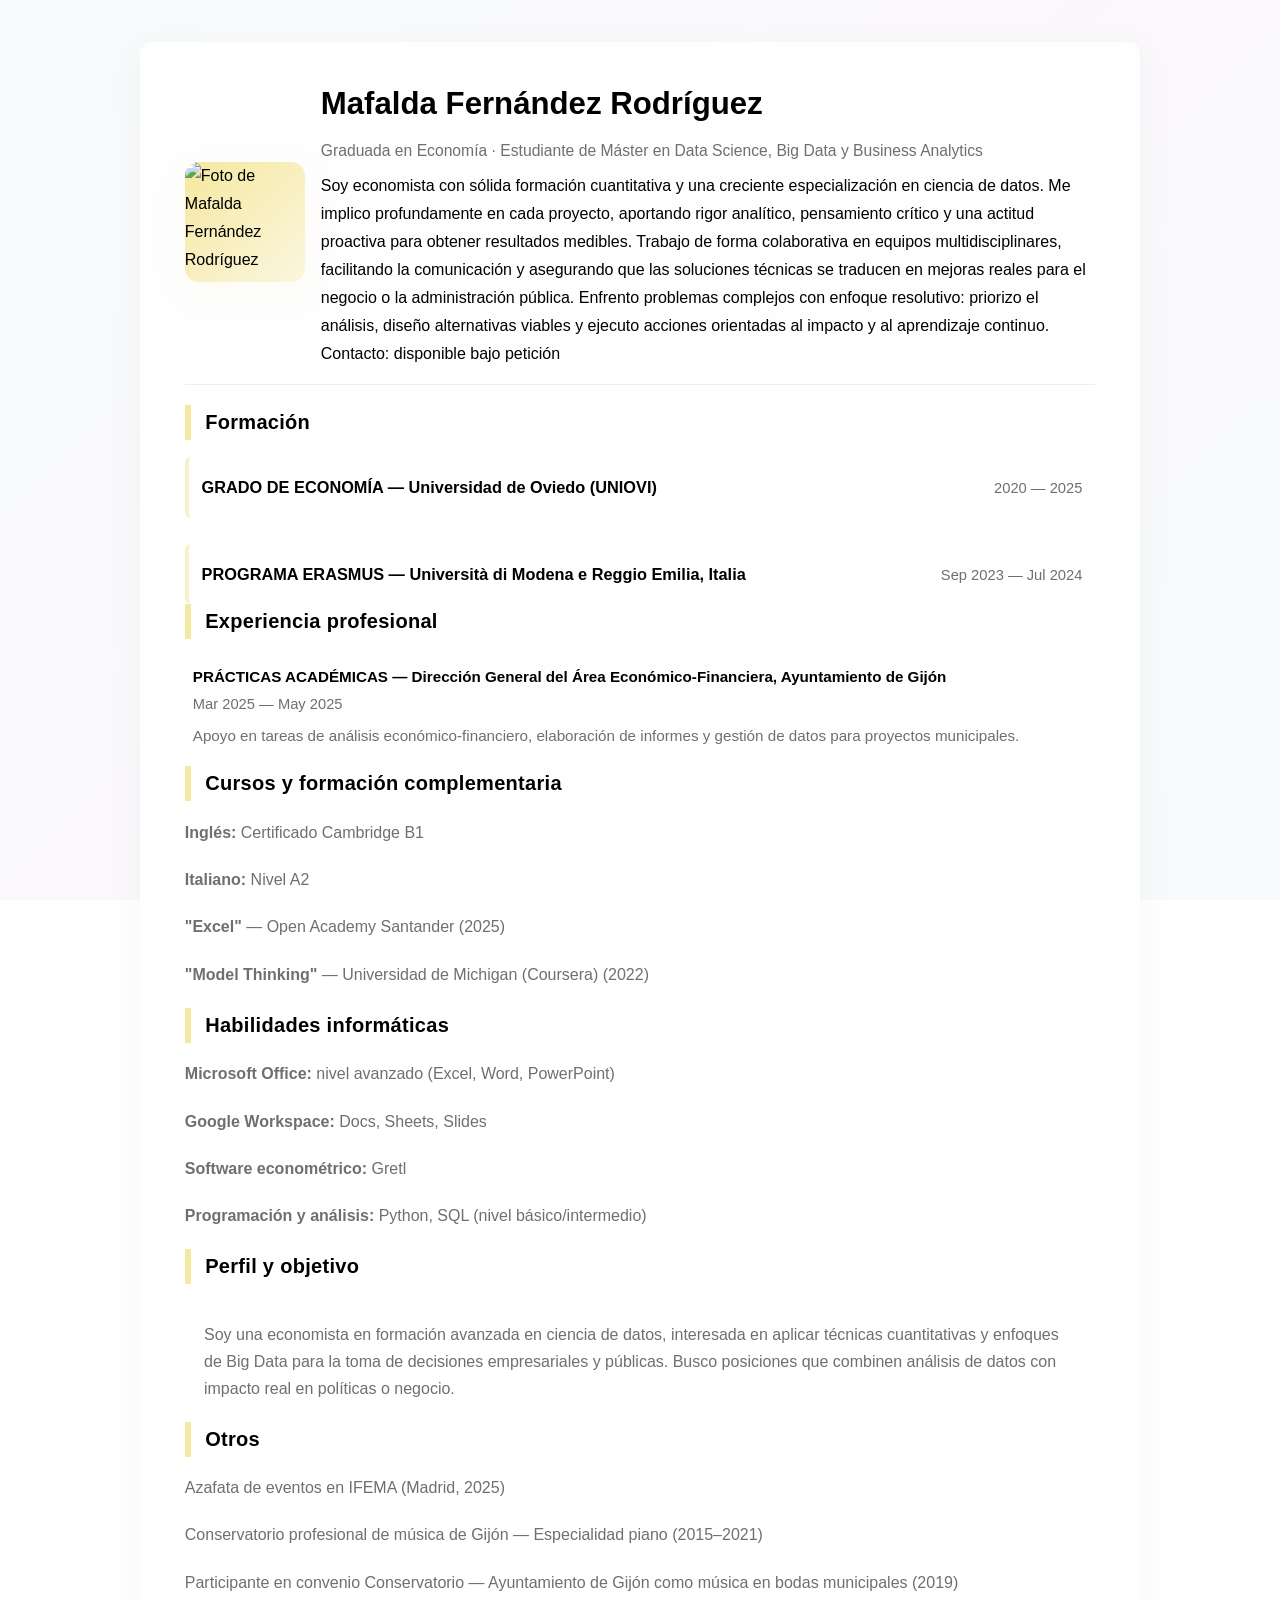
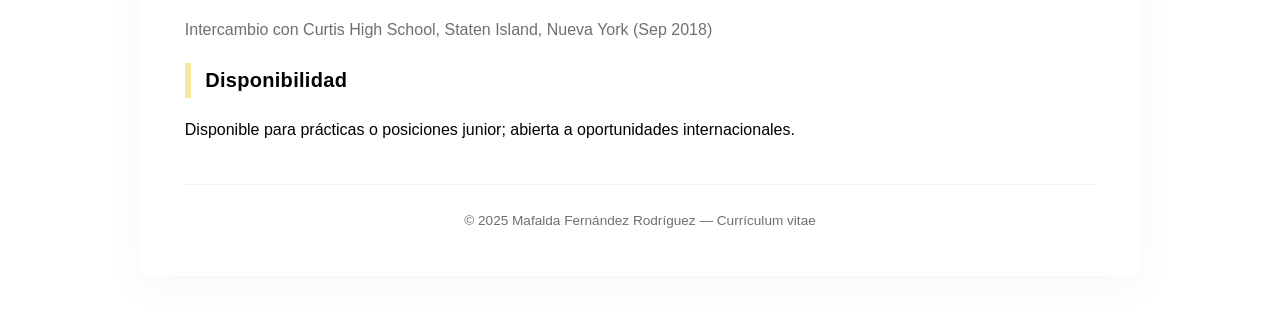
==== index.html @ f70e6ce1 "Añade foto de perfil a Mafalda Fernández Rodríguez y ajusta estilos de imagen" ====
<!DOCTYPE html>
<html lang="es">
<head>
    <meta charset="UTF-8">
    <meta name="viewport" content="width=device-width, initial-scale=1.0">
    <title>Currículum — Mafalda Fernández Rodríguez</title>
    <link rel="stylesheet" href="styles.css">
</head>
<body>
    <div class="container resume">
        <header class="header">
            <div class="profile">
                <div class="profile-avatar">
                    <img src="images/photo.jpg" alt="Foto de Mafalda Fernández Rodríguez" class="avatar-img">
                </div>
                <div class="profile-info">
                    <h1 class="name">Mafalda Fernández Rodríguez</h1>
                    <p class="title">Graduada en Economía · Estudiante de Máster en Data Science, Big Data y Business Analytics</p>
                    <p class="intro">Soy economista con sólida formación cuantitativa y una creciente especialización en ciencia de datos. Me implico profundamente en cada proyecto, aportando rigor analítico, pensamiento crítico y una actitud proactiva para obtener resultados medibles. Trabajo de forma colaborativa en equipos multidisciplinares, facilitando la comunicación y asegurando que las soluciones técnicas se traducen en mejoras reales para el negocio o la administración pública. Enfrento problemas complejos con enfoque resolutivo: priorizo el análisis, diseño alternativas viables y ejecuto acciones orientadas al impacto y al aprendizaje continuo.</p>
                    <p class="contact">Contacto: disponible bajo petición</p>
                </div>
            </div>
        </header>

        <main class="resume-grid">
            <section class="left-column">
                <h2 class="section-title">Formación</h2>
                <div class="education-list">
                    <div class="education-item">
                        <div class="education-header">
                            <h3>GRADO DE ECONOMÍA — Universidad de Oviedo (UNIOVI)</h3>
                            <span class="meta">2020 — 2025</span>
                        </div>
                    </div>

                    <div class="education-item">
                        <div class="education-header">
                            <h3>PROGRAMA ERASMUS — Università di Modena e Reggio Emilia, Italia</h3>
                            <span class="meta">Sep 2023 — Jul 2024</span>
                        </div>
                    </div>
                </div>

                <h2 class="section-title">Experiencia profesional</h2>
                <div class="experience-list">
                    <div class="experience-item">
                        <div class="experience-header">
                            <h3>PRÁCTICAS ACADÉMICAS — Dirección General del Área Económico-Financiera, Ayuntamiento de Gijón</h3>
                            <span class="meta">Mar 2025 — May 2025</span>
                        </div>
                        <p class="experience-desc">Apoyo en tareas de análisis económico-financiero, elaboración de informes y gestión de datos para proyectos municipales.</p>
                    </div>
                </div>

                <h2 class="section-title">Cursos y formación complementaria</h2>
                <ul class="courses-list">
                    <li><strong>Inglés:</strong> Certificado Cambridge B1</li>
                    <li><strong>Italiano:</strong> Nivel A2</li>
                    <li><strong>"Excel"</strong> — Open Academy Santander (2025)</li>
                    <li><strong>"Model Thinking"</strong> — Universidad de Michigan (Coursera) (2022)</li>
                </ul>

                <h2 class="section-title">Habilidades informáticas</h2>
                <ul class="skills-list">
                    <li><strong>Microsoft Office:</strong> nivel avanzado (Excel, Word, PowerPoint)</li>
                    <li><strong>Google Workspace:</strong> Docs, Sheets, Slides</li>
                    <li><strong>Software econométrico:</strong> Gretl</li>
                    <li><strong>Programación y análisis:</strong> Python, SQL (nivel básico/intermedio)</li>
                </ul>
            </section>

            <aside class="right-column">
                <h2 class="section-title">Perfil y objetivo</h2>
                <p class="about-text">Soy una economista en formación avanzada en ciencia de datos, interesada en aplicar técnicas cuantitativas y enfoques de Big Data para la toma de decisiones empresariales y públicas. Busco posiciones que combinen análisis de datos con impacto real en políticas o negocio.</p>

                <h2 class="section-title">Otros</h2>
                <ul class="other-list">
                    <li>Azafata de eventos en IFEMA (Madrid, 2025)</li>
                    <li>Conservatorio profesional de música de Gijón — Especialidad piano (2015–2021)</li>
                    <li>Participante en convenio Conservatorio — Ayuntamiento de Gijón como música en bodas municipales (2019)</li>
                    <li>Intercambio con Curtis High School, Staten Island, Nueva York (Sep 2018)</li>
                </ul>

                <h2 class="section-title">Disponibilidad</h2>
                <p class="availability">Disponible para prácticas o posiciones junior; abierta a oportunidades internacionales.</p>
            </aside>
        </main>

        <footer class="footer">
            <p>&copy; 2025 Mafalda Fernández Rodríguez — Currículum vitae</p>
        </footer>
    </div>
</body>
</html>
---- styles.css ----
/* ==========================================
   ESTILOS MINIMALISTAS Y MODERNOS
   ========================================== */

* {
    margin: 0;
    padding: 0;
    box-sizing: border-box;
}

:root {
    --primary-color: #000000;
    --secondary-color: #ffffff;
    --accent-yellow: #F5E8A0; /* pastel yellow */
    --accent-yellow-2: #FBF6DF; /* lighter */
    --light-bg: #fbfbf8;
    --panel-bg: #ffffff;
    --muted: #6f6f6f;
    --spacing: 1rem;
}

body {
    font-family: Inter, -apple-system, BlinkMacSystemFont, 'Segoe UI', Roboto, 'Helvetica Neue', Arial, sans-serif;
    background: linear-gradient(135deg, #f7fbfb 0%, #fbf8fc 50%, #f7fbfb 100%);
    background-attachment: fixed;
    color: #000000;
    line-height: 1.75;
    -webkit-font-smoothing: antialiased;
}

.container {
    max-width: 1000px;
    margin: 2.6rem auto;
    padding: calc(var(--spacing) * 1.8);
}

.resume {
    background: linear-gradient(180deg, rgba(255,255,255,0.88), rgba(255,255,255,0.98));
    border-radius: 12px;
    box-shadow: 0 10px 36px rgba(120,120,120,0.06);
    padding: 2.2rem 2.8rem;
}

/* ==========================================
   HEADER / PERFIL
   ========================================== */

.header {
    padding-bottom: 1rem;
    border-bottom: 1px solid rgba(0,0,0,0.06);
    margin-bottom: 1.25rem;
}

.profile {
    display: flex;
    gap: 1rem;
    align-items: center;
}

.profile-avatar {
    width: 120px;
    height: 120px;
    border-radius: 14px;
    background: linear-gradient(135deg, var(--accent-yellow) 0%, var(--accent-yellow-2) 100%);
    box-shadow: 0 10px 30px rgba(245,232,160,0.12);
    flex-shrink: 0;
    overflow: hidden;
    display: block;
}

.profile-avatar .avatar-img {
    width: 100%;
    height: 100%;
    object-fit: cover;
    display: block;
    border-radius: 14px;
}

.name {
    font-size: 1.95rem;
    font-weight: 700;
    margin-bottom: 0.35rem;
}

.title {
    font-size: 0.98rem;
    color: var(--muted);
    font-weight: 500;
    margin: 0 0 0.45rem 0;
}

.subtitle {
    font-size: 1rem;
    color: var(--dark-gray);
    margin: 0;
    font-weight: 300;
}

/* ==========================================
   SECCIONES GENERALES
   ========================================== */

.section {
    margin-bottom: 2.6rem;
}

.section-title {
    font-size: 1.25rem;
    font-weight: 800;
    margin-bottom: 1.1rem;
    color: var(--primary-color);
    border-left: 6px solid var(--accent-yellow);
    padding-left: 0.9rem;
    letter-spacing: 0.3px;
}

/* ==========================================
   FORMACIÓN
   ========================================== */

.education-list {
    display: flex;
    flex-direction: column;
    gap: 1.6rem;
}

.education-item {
    padding: 1rem 0.8rem;
    background-color: rgba(255,255,255,0.7);
    border-left: 4px solid rgba(245,232,160,0.6);
    border-radius: 6px;
}

.education-header {
    display: flex;
    justify-content: space-between;
    align-items: baseline;
    gap: 0.6rem;
}

.education-item h3 {
    font-size: 1.02rem;
    font-weight: 600;
    margin: 0;
}

.meta {
    font-size: 0.92rem;
    color: var(--muted);
}

/* Experiencia: tamaño más pequeño y compacto */
.experience-item {
    font-size: 0.95rem;
    padding: 0.45rem 0.5rem;
    margin-bottom: 0.6rem;
}

.experience-item h3 {
    font-size: 0.95rem;
    margin: 0;
    font-weight: 600;
}

.experience-desc {
    color: var(--muted);
    font-size: 0.95rem;
    margin: 0.35rem 0 0 0;
}

/* ==========================================
   COMPETENCIAS
   ========================================== */

.skills-list, .courses-list, .other-list {
    list-style: none;
    padding: 0;
    margin: 0;
    color: var(--muted);
}

.skills-list li, .courses-list li, .other-list li {
    margin-bottom: 1.2rem;
    font-size: 1rem;
}

/* ==========================================
   SOBRE MÍ
   ========================================== */

.about-text {
    font-size: 1rem;
    line-height: 1.7;
    color: var(--muted);
    background-color: rgba(255,255,255,0.65);
    padding: 1.2rem;
    border-radius: 8px;
}

/* ==========================================
   FOOTER
   ========================================== */

.footer {
    text-align: center;
    padding: 1.5rem 0 0.5rem;
    border-top: 1px solid rgba(0,0,0,0.05);
    color: var(--muted);
    font-size: 0.85rem;
    margin-top: 2.5rem;
}

/* ==========================================
   ANIMACIONES
   ========================================== */

@keyframes fadeIn {
    from {
        opacity: 0;
        transform: translateY(10px);
    }
    to {
        opacity: 1;
        transform: translateY(0);
    }
}

/* ==========================================
   RESPONSIVE DESIGN
   ========================================== */

@media (max-width: 768px) {
    .container { padding: var(--spacing) calc(var(--spacing) * 0.6); }
    .name { font-size: 1.25rem; }
    .title { font-size: 0.95rem; }
    .section-title { font-size: 1rem; padding-left: 0.6rem; }
    .education-header { flex-direction: column; align-items: flex-start; }
    .resume-grid { grid-template-columns: 1fr; gap: 1.2rem; }
    .about-text { text-align: left; padding: 1rem; }
    .profile-avatar { width: 92px; height: 92px; }
}

@media (max-width: 480px) {
    .name { font-size: 1.05rem; }
    .title { font-size: 0.85rem; }
    .section-title { font-size: 0.9rem; }
    .section { margin-bottom: 0.8rem; }
    .header { padding: 0.6rem 0 0.6rem; }
}
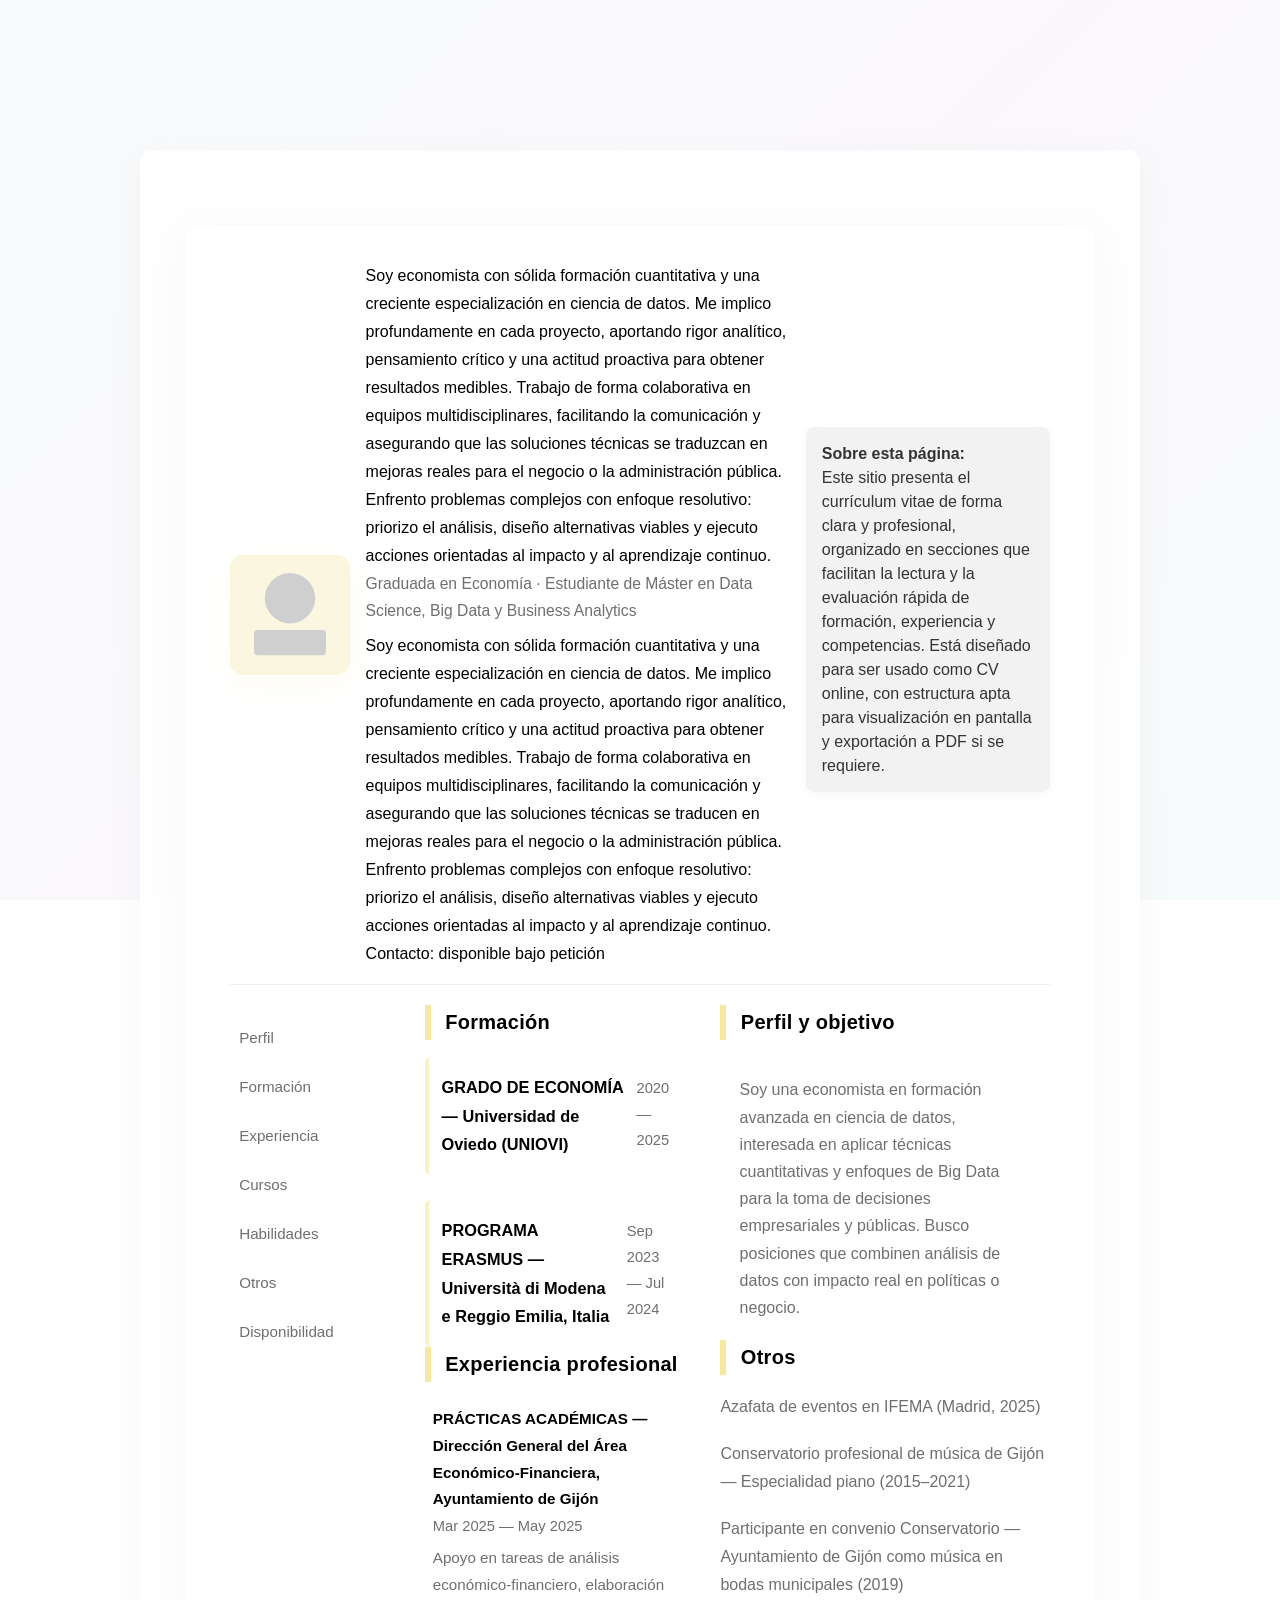
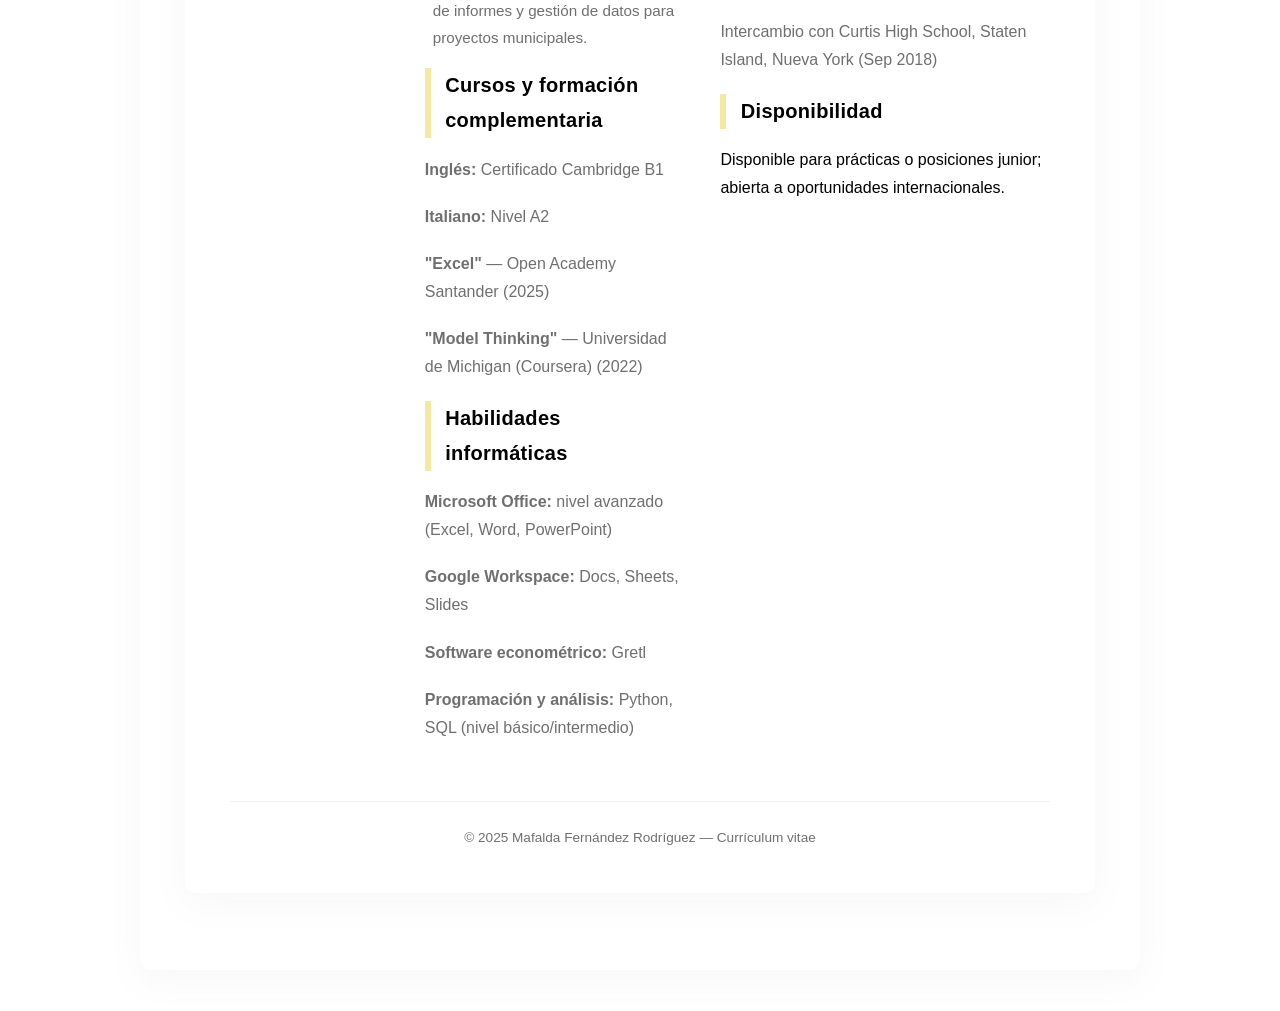
==== commit efd605e7: "Actualiza el currículum de Mafalda Fernández Rodríguez con nueva información, mejora de estilos y añ" ====
--- a/index.html
+++ b/index.html
@@ -6,25 +6,43 @@
     <title>Currículum — Mafalda Fernández Rodríguez</title>
     <link rel="stylesheet" href="styles.css">
 </head>
-<body>
+    <div class="page-spacer" aria-hidden="true"></div>
+    <div class="container resume">
     <div class="container resume">
         <header class="header">
             <div class="profile">
                 <div class="profile-avatar">
-                    <img src="images/photo.jpg" alt="Foto de Mafalda Fernández Rodríguez" class="avatar-img">
+                    <!-- Imagen embebida como placeholder SVG en base64 (sustituible por la foto real) -->
+                    <img src="data:image/svg+xml;utf8,<svg xmlns='http://www.w3.org/2000/svg' viewBox='0 0 200 200'><rect fill='%23FBF6DF' width='200' height='200'/><circle cx='100' cy='72' r='42' fill='%23cfcfcf'/><rect x='40' y='125' width='120' height='42' rx='6' fill='%23cfcfcf'/></svg>" alt="Foto de Mafalda Fernández Rodríguez" class="avatar-img">
                 </div>
                 <div class="profile-info">
-                    <h1 class="name">Mafalda Fernández Rodríguez</h1>
+                    <p class="intro">Soy economista con sólida formación cuantitativa y una creciente especialización en ciencia de datos. Me implico profundamente en cada proyecto, aportando rigor analítico, pensamiento crítico y una actitud proactiva para obtener resultados medibles. Trabajo de forma colaborativa en equipos multidisciplinares, facilitando la comunicación y asegurando que las soluciones técnicas se traduzcan en mejoras reales para el negocio o la administración pública. Enfrento problemas complejos con enfoque resolutivo: priorizo el análisis, diseño alternativas viables y ejecuto acciones orientadas al impacto y al aprendizaje continuo.</p>
                     <p class="title">Graduada en Economía · Estudiante de Máster en Data Science, Big Data y Business Analytics</p>
                     <p class="intro">Soy economista con sólida formación cuantitativa y una creciente especialización en ciencia de datos. Me implico profundamente en cada proyecto, aportando rigor analítico, pensamiento crítico y una actitud proactiva para obtener resultados medibles. Trabajo de forma colaborativa en equipos multidisciplinares, facilitando la comunicación y asegurando que las soluciones técnicas se traducen en mejoras reales para el negocio o la administración pública. Enfrento problemas complejos con enfoque resolutivo: priorizo el análisis, diseño alternativas viables y ejecuto acciones orientadas al impacto y al aprendizaje continuo.</p>
                     <p class="contact">Contacto: disponible bajo petición</p>
                 </div>
+        
+        <div class="intro-box">
+            <strong>Sobre esta página:</strong>
+            <p>Este sitio presenta el currículum vitae de forma clara y profesional, organizado en secciones que facilitan la lectura y la evaluación rápida de formación, experiencia y competencias. Está diseñado para ser usado como CV online, con estructura apta para visualización en pantalla y exportación a PDF si se requiere.</p>
+        </div>
             </div>
         </header>
 
         <main class="resume-grid">
+            <nav class="outline" aria-label="Esquema del CV">
+                <ul>
+                    <li><a href="#perfil">Perfil</a></li>
+                    <li><a href="#formacion">Formación</a></li>
+                    <li><a href="#experiencia">Experiencia</a></li>
+                    <li><a href="#cursos">Cursos</a></li>
+                    <li><a href="#habilidades">Habilidades</a></li>
+                    <li><a href="#otros">Otros</a></li>
+                    <li><a href="#disponibilidad">Disponibilidad</a></li>
+                </ul>
+            </nav>
             <section class="left-column">
-                <h2 class="section-title">Formación</h2>
+                <h2 id="formacion" class="section-title">Formación</h2>
                 <div class="education-list">
                     <div class="education-item">
                         <div class="education-header">
@@ -41,7 +59,7 @@
                     </div>
                 </div>
 
-                <h2 class="section-title">Experiencia profesional</h2>
+                <h2 id="experiencia" class="section-title">Experiencia profesional</h2>
                 <div class="experience-list">
                     <div class="experience-item">
                         <div class="experience-header">
@@ -52,7 +70,7 @@
                     </div>
                 </div>
 
-                <h2 class="section-title">Cursos y formación complementaria</h2>
+                <h2 id="cursos" class="section-title">Cursos y formación complementaria</h2>
                 <ul class="courses-list">
                     <li><strong>Inglés:</strong> Certificado Cambridge B1</li>
                     <li><strong>Italiano:</strong> Nivel A2</li>
@@ -60,7 +78,7 @@
                     <li><strong>"Model Thinking"</strong> — Universidad de Michigan (Coursera) (2022)</li>
                 </ul>
 
-                <h2 class="section-title">Habilidades informáticas</h2>
+                <h2 id="habilidades" class="section-title">Habilidades informáticas</h2>
                 <ul class="skills-list">
                     <li><strong>Microsoft Office:</strong> nivel avanzado (Excel, Word, PowerPoint)</li>
                     <li><strong>Google Workspace:</strong> Docs, Sheets, Slides</li>
@@ -70,10 +88,10 @@
             </section>
 
             <aside class="right-column">
-                <h2 class="section-title">Perfil y objetivo</h2>
+                <h2 id="perfil" class="section-title">Perfil y objetivo</h2>
                 <p class="about-text">Soy una economista en formación avanzada en ciencia de datos, interesada en aplicar técnicas cuantitativas y enfoques de Big Data para la toma de decisiones empresariales y públicas. Busco posiciones que combinen análisis de datos con impacto real en políticas o negocio.</p>
 
-                <h2 class="section-title">Otros</h2>
+                <h2 id="otros" class="section-title">Otros</h2>
                 <ul class="other-list">
                     <li>Azafata de eventos en IFEMA (Madrid, 2025)</li>
                     <li>Conservatorio profesional de música de Gijón — Especialidad piano (2015–2021)</li>
@@ -81,7 +99,7 @@
                     <li>Intercambio con Curtis High School, Staten Island, Nueva York (Sep 2018)</li>
                 </ul>
 
-                <h2 class="section-title">Disponibilidad</h2>
+                <h2 id="disponibilidad" class="section-title">Disponibilidad</h2>
                 <p class="availability">Disponible para prácticas o posiciones junior; abierta a oportunidades internacionales.</p>
             </aside>
         </main>
--- a/styles.css
+++ b/styles.css
@@ -114,6 +114,52 @@
     letter-spacing: 0.3px;
 }
 
+/* Layout: esquema lateral, espacio superior e intro */
+.resume-grid {
+    display: grid;
+    grid-template-columns: 160px 1fr 330px;
+    gap: 2.2rem;
+    align-items: start;
+}
+
+.page-spacer {
+    height: 12vh;
+}
+
+.intro-box {
+    background: #f2f2f2;
+    color: #333333;
+    padding: 0.9rem 1rem;
+    border-radius: 8px;
+    margin: 1rem 0 1.6rem 0;
+    line-height: 1.5;
+    box-shadow: 0 4px 12px rgba(0,0,0,0.03);
+}
+
+.outline {
+    padding-top: 0.4rem;
+}
+
+.outline ul {
+    list-style: none;
+    padding: 0.6rem 0 0 0;
+    margin: 0;
+}
+
+.outline li {
+    margin-bottom: 0.9rem;
+    font-size: 0.95rem;
+}
+
+.outline a {
+    color: var(--muted);
+    text-decoration: none;
+    padding: 0.25rem 0.6rem;
+    display: inline-block;
+}
+
+.outline a:hover { color: #000; }
+
 /* ==========================================
    FORMACIÓN
    ========================================== */
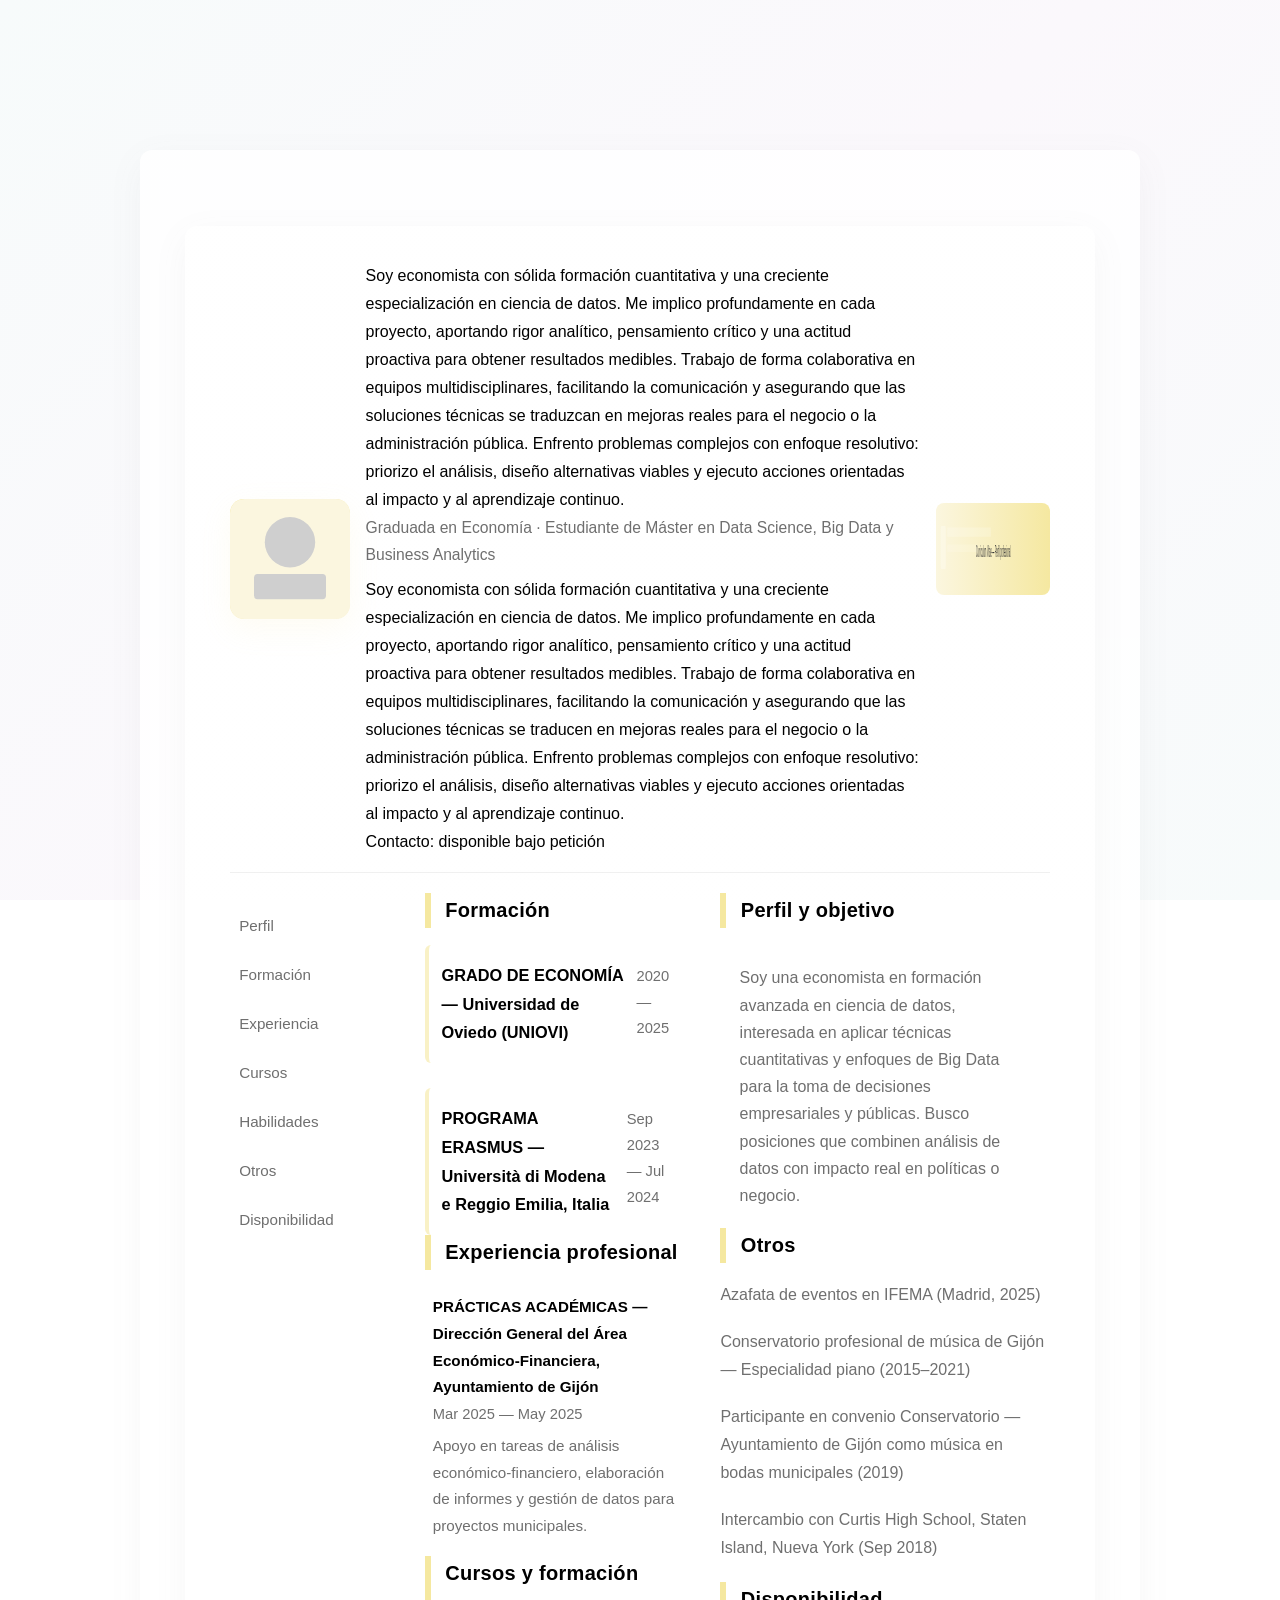
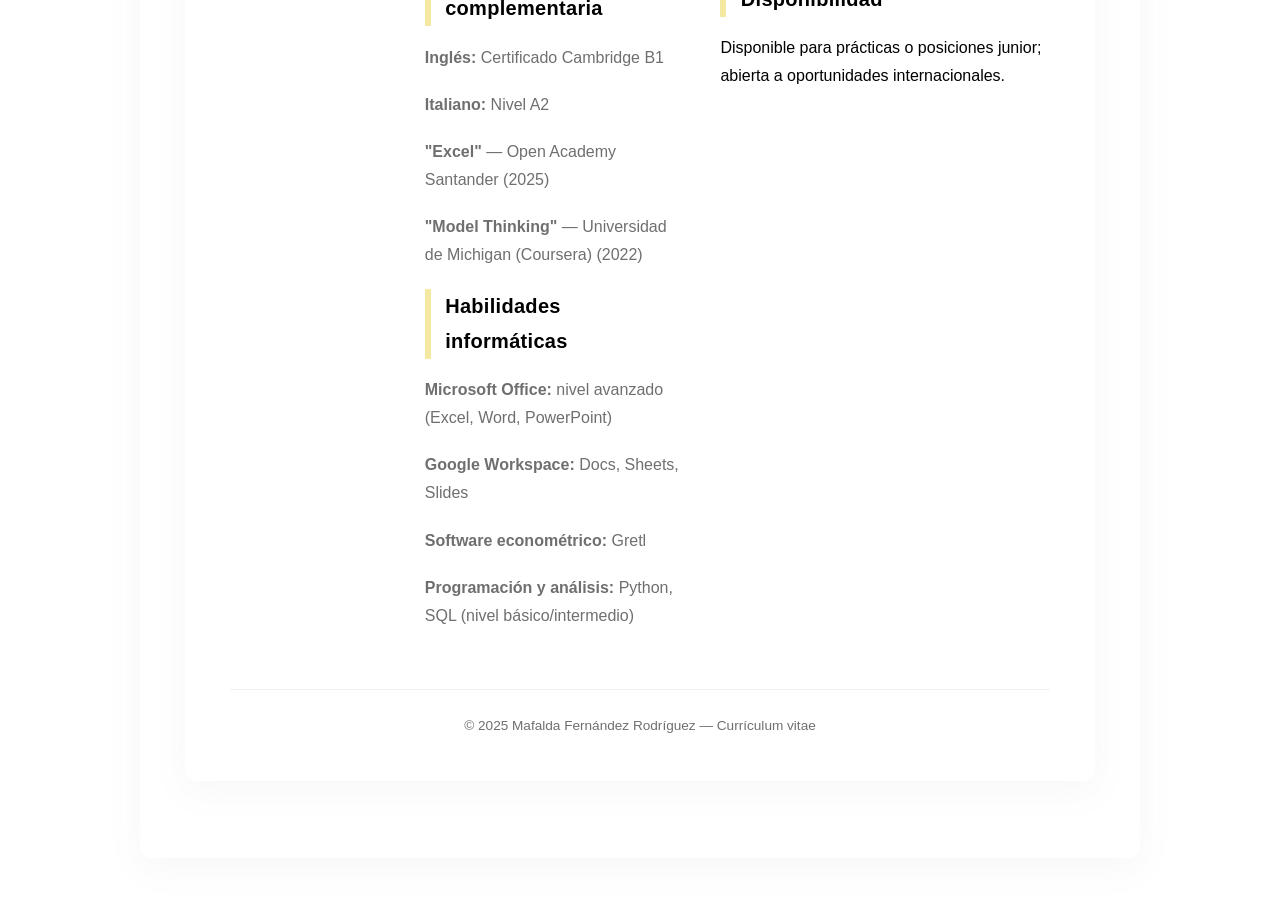
==== commit d3d2ec10: "Añade un banner SVG al currículum de Mafalda Fernández Rodríguez y ajusta estilos para mejorar la pr" ====
--- a/index.html
+++ b/index.html
@@ -21,10 +21,22 @@
                     <p class="intro">Soy economista con sólida formación cuantitativa y una creciente especialización en ciencia de datos. Me implico profundamente en cada proyecto, aportando rigor analítico, pensamiento crítico y una actitud proactiva para obtener resultados medibles. Trabajo de forma colaborativa en equipos multidisciplinares, facilitando la comunicación y asegurando que las soluciones técnicas se traducen en mejoras reales para el negocio o la administración pública. Enfrento problemas complejos con enfoque resolutivo: priorizo el análisis, diseño alternativas viables y ejecuto acciones orientadas al impacto y al aprendizaje continuo.</p>
                     <p class="contact">Contacto: disponible bajo petición</p>
                 </div>
-        
-        <div class="intro-box">
-            <strong>Sobre esta página:</strong>
-            <p>Este sitio presenta el currículum vitae de forma clara y profesional, organizado en secciones que facilitan la lectura y la evaluación rápida de formación, experiencia y competencias. Está diseñado para ser usado como CV online, con estructura apta para visualización en pantalla y exportación a PDF si se requiere.</p>
+        <div class="top-banner" aria-hidden="true">
+            <svg viewBox="0 0 1200 120" preserveAspectRatio="none" xmlns="http://www.w3.org/2000/svg" role="img" aria-label="Banner currículum">
+                <defs>
+                    <linearGradient id="g" x1="0" x2="1">
+                        <stop offset="0" stop-color="#FBF6DF" />
+                        <stop offset="1" stop-color="#F5E8A0" />
+                    </linearGradient>
+                </defs>
+                <rect width="1200" height="120" fill="url(#g)" />
+                <g transform="translate(48,20)" fill="#333">
+                    <rect x="0" y="10" width="56" height="56" rx="8" fill="#fff" opacity="0.25"/>
+                    <rect x="68" y="12" width="460" height="12" rx="6" fill="#fff" opacity="0.18"/>
+                    <rect x="68" y="34" width="320" height="10" rx="5" fill="#fff" opacity="0.12"/>
+                </g>
+                <text x="50%" y="70" text-anchor="middle" font-family="Segoe UI, Arial, sans-serif" font-size="22" fill="#333">Currículum Vitae — Perfil profesional</text>
+            </svg>
         </div>
             </div>
         </header>
--- a/styles.css
+++ b/styles.css
@@ -126,14 +126,15 @@
     height: 12vh;
 }
 
-.intro-box {
-    background: #f2f2f2;
-    color: #333333;
-    padding: 0.9rem 1rem;
+.top-banner {
+    margin-bottom: 1.2rem;
+}
+
+.top-banner svg {
+    width: 100%;
+    height: 92px;
+    display: block;
     border-radius: 8px;
-    margin: 1rem 0 1.6rem 0;
-    line-height: 1.5;
-    box-shadow: 0 4px 12px rgba(0,0,0,0.03);
 }
 
 .outline {
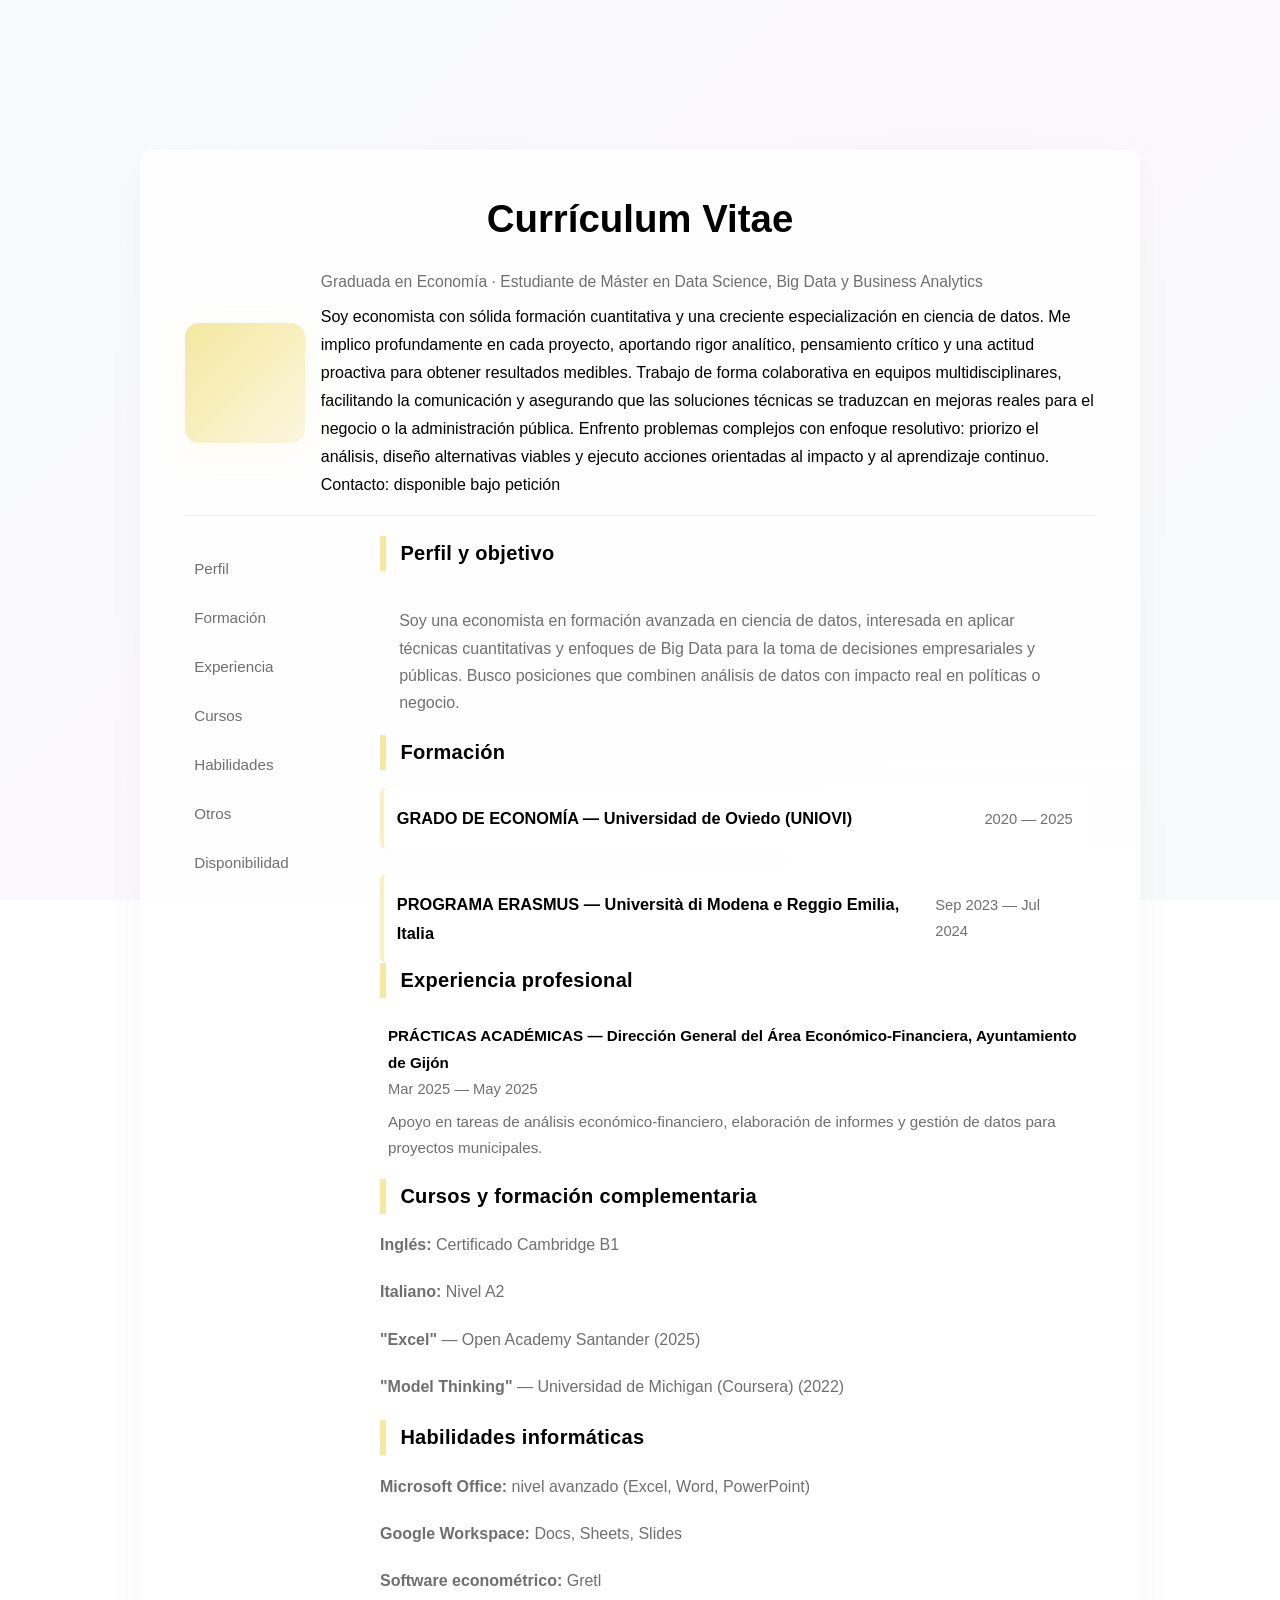
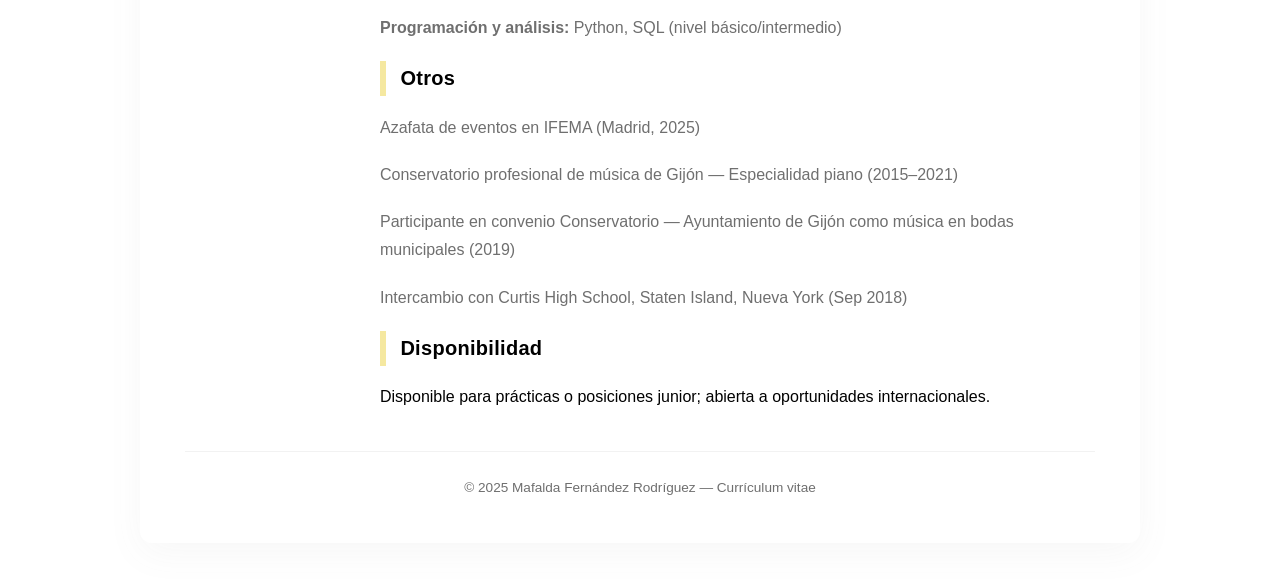
==== commit 1e02edb2: "Elimina el banner SVG del currículum de Mafalda Fernández Rodríguez, ajusta el diseño y mejora la pr" ====
--- a/index.html
+++ b/index.html
@@ -8,36 +8,16 @@
 </head>
     <div class="page-spacer" aria-hidden="true"></div>
     <div class="container resume">
-    <div class="container resume">
+        <h1 class="main-title">Currículum Vitae</h1>
         <header class="header">
             <div class="profile">
-                <div class="profile-avatar">
-                    <!-- Imagen embebida como placeholder SVG en base64 (sustituible por la foto real) -->
-                    <img src="data:image/svg+xml;utf8,<svg xmlns='http://www.w3.org/2000/svg' viewBox='0 0 200 200'><rect fill='%23FBF6DF' width='200' height='200'/><circle cx='100' cy='72' r='42' fill='%23cfcfcf'/><rect x='40' y='125' width='120' height='42' rx='6' fill='%23cfcfcf'/></svg>" alt="Foto de Mafalda Fernández Rodríguez" class="avatar-img">
-                </div>
+                <div class="profile-avatar" aria-hidden="true"></div>
                 <div class="profile-info">
+                    <p class="title">Graduada en Economía · Estudiante de Máster en Data Science, Big Data y Business Analytics</p>
                     <p class="intro">Soy economista con sólida formación cuantitativa y una creciente especialización en ciencia de datos. Me implico profundamente en cada proyecto, aportando rigor analítico, pensamiento crítico y una actitud proactiva para obtener resultados medibles. Trabajo de forma colaborativa en equipos multidisciplinares, facilitando la comunicación y asegurando que las soluciones técnicas se traduzcan en mejoras reales para el negocio o la administración pública. Enfrento problemas complejos con enfoque resolutivo: priorizo el análisis, diseño alternativas viables y ejecuto acciones orientadas al impacto y al aprendizaje continuo.</p>
-                    <p class="title">Graduada en Economía · Estudiante de Máster en Data Science, Big Data y Business Analytics</p>
-                    <p class="intro">Soy economista con sólida formación cuantitativa y una creciente especialización en ciencia de datos. Me implico profundamente en cada proyecto, aportando rigor analítico, pensamiento crítico y una actitud proactiva para obtener resultados medibles. Trabajo de forma colaborativa en equipos multidisciplinares, facilitando la comunicación y asegurando que las soluciones técnicas se traducen en mejoras reales para el negocio o la administración pública. Enfrento problemas complejos con enfoque resolutivo: priorizo el análisis, diseño alternativas viables y ejecuto acciones orientadas al impacto y al aprendizaje continuo.</p>
                     <p class="contact">Contacto: disponible bajo petición</p>
                 </div>
-        <div class="top-banner" aria-hidden="true">
-            <svg viewBox="0 0 1200 120" preserveAspectRatio="none" xmlns="http://www.w3.org/2000/svg" role="img" aria-label="Banner currículum">
-                <defs>
-                    <linearGradient id="g" x1="0" x2="1">
-                        <stop offset="0" stop-color="#FBF6DF" />
-                        <stop offset="1" stop-color="#F5E8A0" />
-                    </linearGradient>
-                </defs>
-                <rect width="1200" height="120" fill="url(#g)" />
-                <g transform="translate(48,20)" fill="#333">
-                    <rect x="0" y="10" width="56" height="56" rx="8" fill="#fff" opacity="0.25"/>
-                    <rect x="68" y="12" width="460" height="12" rx="6" fill="#fff" opacity="0.18"/>
-                    <rect x="68" y="34" width="320" height="10" rx="5" fill="#fff" opacity="0.12"/>
-                </g>
-                <text x="50%" y="70" text-anchor="middle" font-family="Segoe UI, Arial, sans-serif" font-size="22" fill="#333">Currículum Vitae — Perfil profesional</text>
-            </svg>
-        </div>
+        
             </div>
         </header>
 
@@ -53,7 +33,11 @@
                     <li><a href="#disponibilidad">Disponibilidad</a></li>
                 </ul>
             </nav>
-            <section class="left-column">
+
+            <section class="content-column">
+                <h2 id="perfil" class="section-title">Perfil y objetivo</h2>
+                <p class="about-text">Soy una economista en formación avanzada en ciencia de datos, interesada en aplicar técnicas cuantitativas y enfoques de Big Data para la toma de decisiones empresariales y públicas. Busco posiciones que combinen análisis de datos con impacto real en políticas o negocio.</p>
+
                 <h2 id="formacion" class="section-title">Formación</h2>
                 <div class="education-list">
                     <div class="education-item">
@@ -97,11 +81,6 @@
                     <li><strong>Software econométrico:</strong> Gretl</li>
                     <li><strong>Programación y análisis:</strong> Python, SQL (nivel básico/intermedio)</li>
                 </ul>
-            </section>
-
-            <aside class="right-column">
-                <h2 id="perfil" class="section-title">Perfil y objetivo</h2>
-                <p class="about-text">Soy una economista en formación avanzada en ciencia de datos, interesada en aplicar técnicas cuantitativas y enfoques de Big Data para la toma de decisiones empresariales y públicas. Busco posiciones que combinen análisis de datos con impacto real en políticas o negocio.</p>
 
                 <h2 id="otros" class="section-title">Otros</h2>
                 <ul class="other-list">
@@ -113,7 +92,7 @@
 
                 <h2 id="disponibilidad" class="section-title">Disponibilidad</h2>
                 <p class="availability">Disponible para prácticas o posiciones junior; abierta a oportunidades internacionales.</p>
-            </aside>
+            </section>
         </main>
 
         <footer class="footer">
--- a/styles.css
+++ b/styles.css
@@ -117,7 +117,7 @@
 /* Layout: esquema lateral, espacio superior e intro */
 .resume-grid {
     display: grid;
-    grid-template-columns: 160px 1fr 330px;
+    grid-template-columns: 160px 1fr;
     gap: 2.2rem;
     align-items: start;
 }
@@ -126,15 +126,12 @@
     height: 12vh;
 }
 
-.top-banner {
-    margin-bottom: 1.2rem;
-}
-
-.top-banner svg {
-    width: 100%;
-    height: 92px;
-    display: block;
-    border-radius: 8px;
+.main-title {
+    font-size: 2.4rem;
+    text-align: center;
+    margin: 0 0 1rem 0;
+    font-weight: 800;
+    color: var(--primary-color);
 }
 
 .outline {
@@ -160,6 +157,12 @@
 }
 
 .outline a:hover { color: #000; }
+
+.outline { position: sticky; top: 2.6rem; }
+
+.content-column {
+    padding-right: 0.6rem;
+}
 
 /* ==========================================
    FORMACIÓN
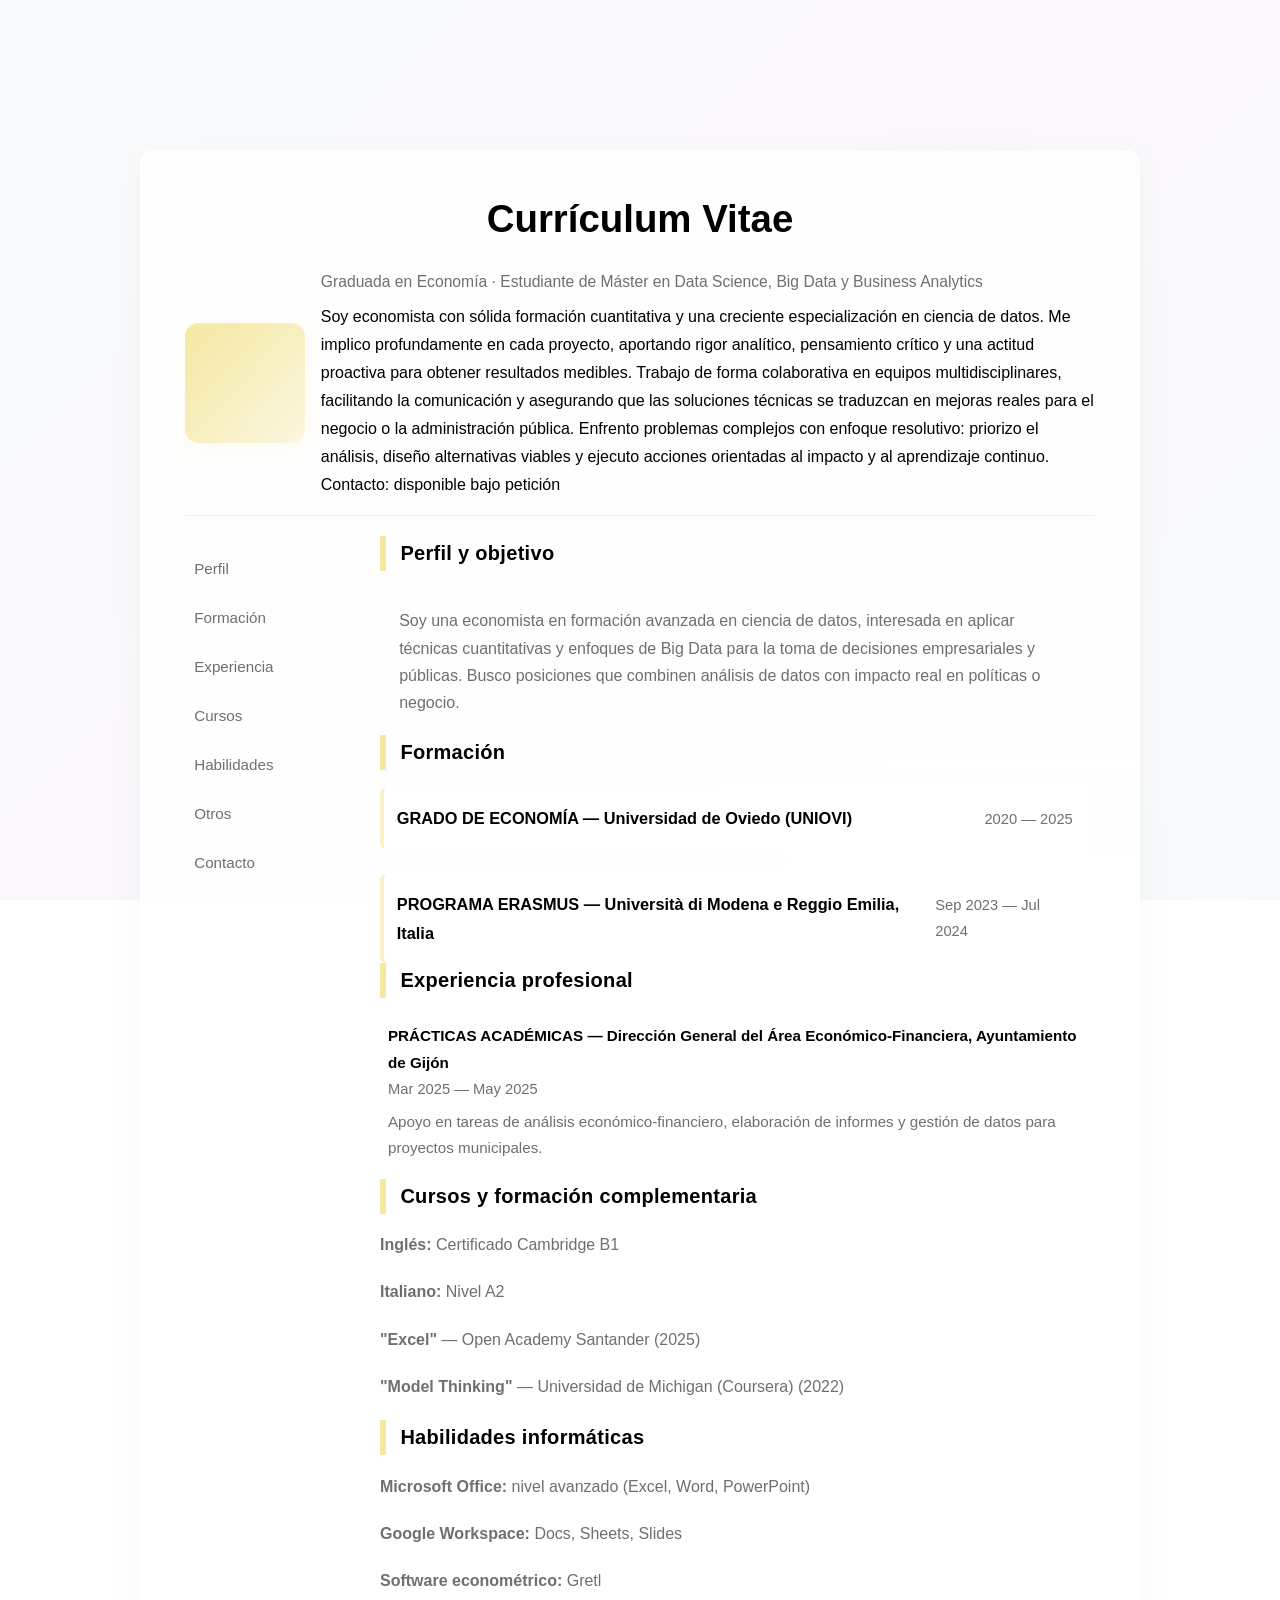
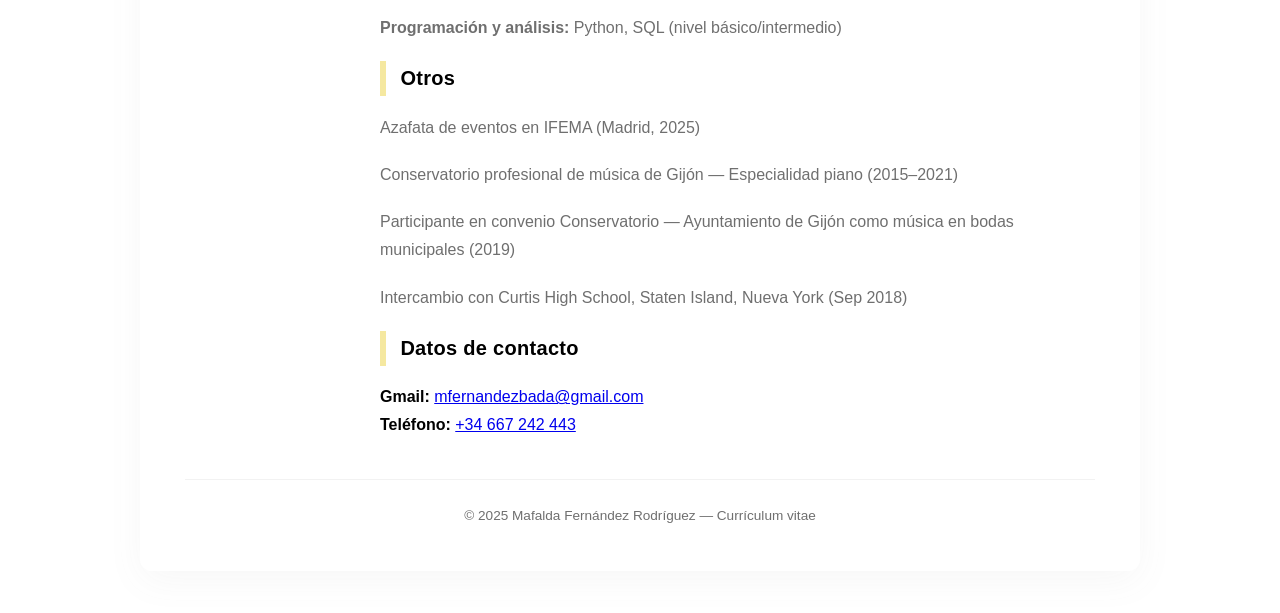
==== commit 2c1ad4ca: "Renombra sección de "Disponibilidad" a "Datos de contacto" y añade información de contacto en el cur" ====
--- a/index.html
+++ b/index.html
@@ -30,7 +30,7 @@
                     <li><a href="#cursos">Cursos</a></li>
                     <li><a href="#habilidades">Habilidades</a></li>
                     <li><a href="#otros">Otros</a></li>
-                    <li><a href="#disponibilidad">Disponibilidad</a></li>
+                    <li><a href="#contacto">Contacto</a></li>
                 </ul>
             </nav>
 
@@ -90,8 +90,11 @@
                     <li>Intercambio con Curtis High School, Staten Island, Nueva York (Sep 2018)</li>
                 </ul>
 
-                <h2 id="disponibilidad" class="section-title">Disponibilidad</h2>
-                <p class="availability">Disponible para prácticas o posiciones junior; abierta a oportunidades internacionales.</p>
+                <h2 id="contacto" class="section-title">Datos de contacto</h2>
+                <div class="contact-list">
+                    <p><strong>Gmail:</strong> <a href="mailto:mfernandezbada@gmail.com">mfernandezbada@gmail.com</a></p>
+                    <p><strong>Teléfono:</strong> <a href="tel:+34667242443">+34 667 242 443</a></p>
+                </div>
             </section>
         </main>
 
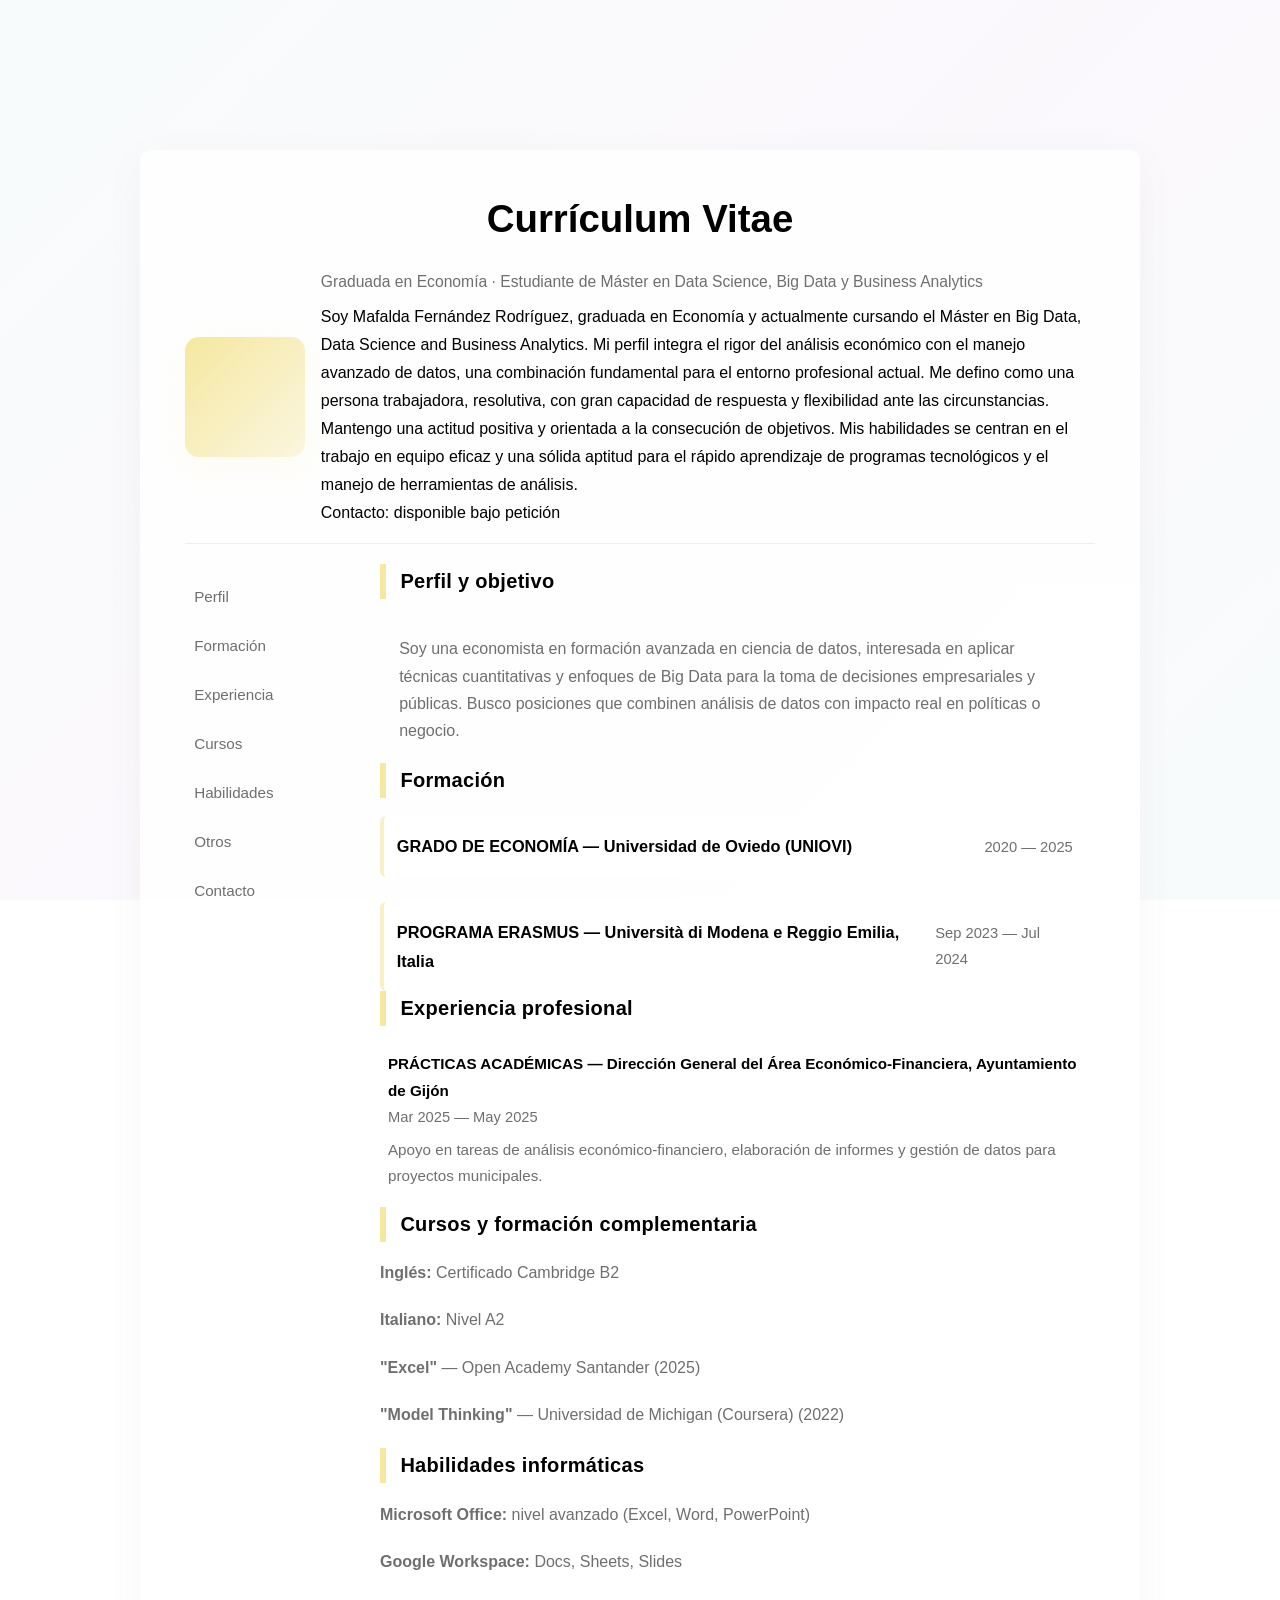
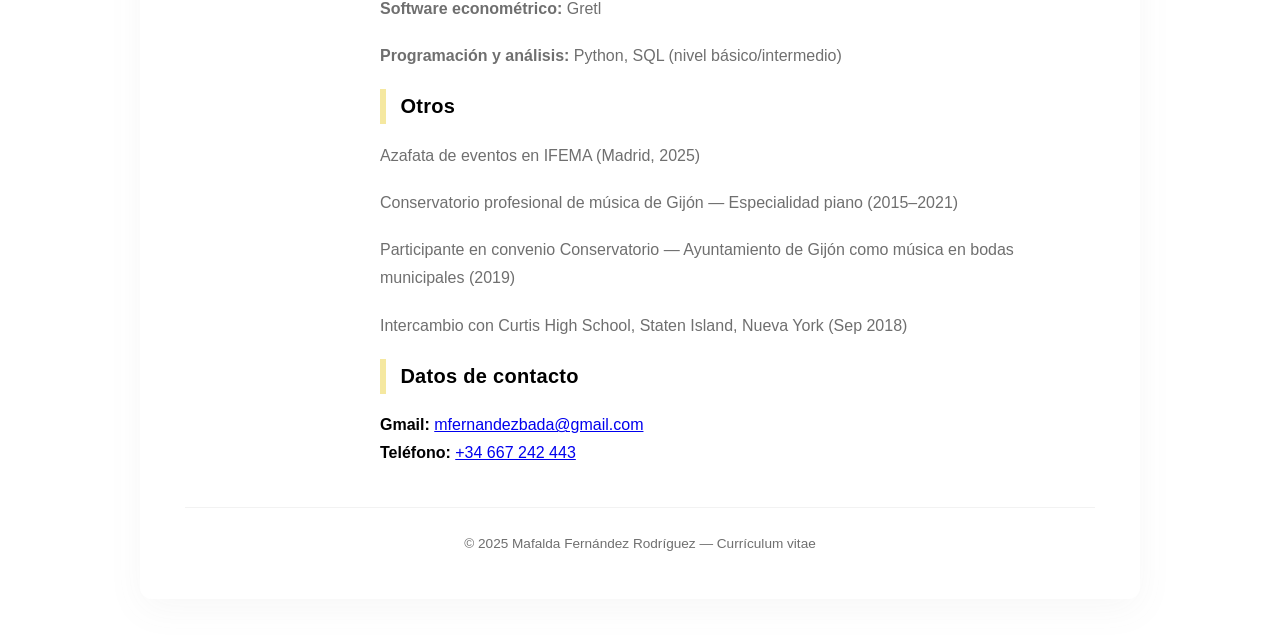
==== commit 2d53ad4d: "Actualiza el currículum de Mafalda Fernández Rodríguez con la corrección del nivel de certificación " ====
--- a/index.html
+++ b/index.html
@@ -14,7 +14,7 @@
                 <div class="profile-avatar" aria-hidden="true"></div>
                 <div class="profile-info">
                     <p class="title">Graduada en Economía · Estudiante de Máster en Data Science, Big Data y Business Analytics</p>
-                    <p class="intro">Soy economista con sólida formación cuantitativa y una creciente especialización en ciencia de datos. Me implico profundamente en cada proyecto, aportando rigor analítico, pensamiento crítico y una actitud proactiva para obtener resultados medibles. Trabajo de forma colaborativa en equipos multidisciplinares, facilitando la comunicación y asegurando que las soluciones técnicas se traduzcan en mejoras reales para el negocio o la administración pública. Enfrento problemas complejos con enfoque resolutivo: priorizo el análisis, diseño alternativas viables y ejecuto acciones orientadas al impacto y al aprendizaje continuo.</p>
+                    <p class="intro">Soy Mafalda Fernández Rodríguez, graduada en Economía y actualmente cursando el Máster en Big Data, Data Science and Business Analytics. Mi perfil integra el rigor del análisis económico con el manejo avanzado de datos, una combinación fundamental para el entorno profesional actual. Me defino como una persona trabajadora, resolutiva, con gran capacidad de respuesta y flexibilidad ante las circunstancias. Mantengo una actitud positiva y orientada a la consecución de objetivos. Mis habilidades se centran en el trabajo en equipo eficaz y una sólida aptitud para el rápido aprendizaje de programas tecnológicos y el manejo de herramientas de análisis.</p>
                     <p class="contact">Contacto: disponible bajo petición</p>
                 </div>
         
@@ -24,13 +24,13 @@
         <main class="resume-grid">
             <nav class="outline" aria-label="Esquema del CV">
                 <ul>
-                    <li><a href="#perfil">Perfil</a></li>
-                    <li><a href="#formacion">Formación</a></li>
-                    <li><a href="#experiencia">Experiencia</a></li>
-                    <li><a href="#cursos">Cursos</a></li>
-                    <li><a href="#habilidades">Habilidades</a></li>
-                    <li><a href="#otros">Otros</a></li>
-                    <li><a href="#contacto">Contacto</a></li>
+                    <li><a href="perfil.html">Perfil</a></li>
+                    <li><a href="formacion.html">Formación</a></li>
+                    <li><a href="experiencia.html">Experiencia</a></li>
+                    <li><a href="cursos.html">Cursos</a></li>
+                    <li><a href="habilidades.html">Habilidades</a></li>
+                    <li><a href="otros.html">Otros</a></li>
+                    <li><a href="contacto.html">Contacto</a></li>
                 </ul>
             </nav>
 
@@ -68,7 +68,7 @@
 
                 <h2 id="cursos" class="section-title">Cursos y formación complementaria</h2>
                 <ul class="courses-list">
-                    <li><strong>Inglés:</strong> Certificado Cambridge B1</li>
+                    <li><strong>Inglés:</strong> Certificado Cambridge B2</li>
                     <li><strong>Italiano:</strong> Nivel A2</li>
                     <li><strong>"Excel"</strong> — Open Academy Santander (2025)</li>
                     <li><strong>"Model Thinking"</strong> — Universidad de Michigan (Coursera) (2022)</li>
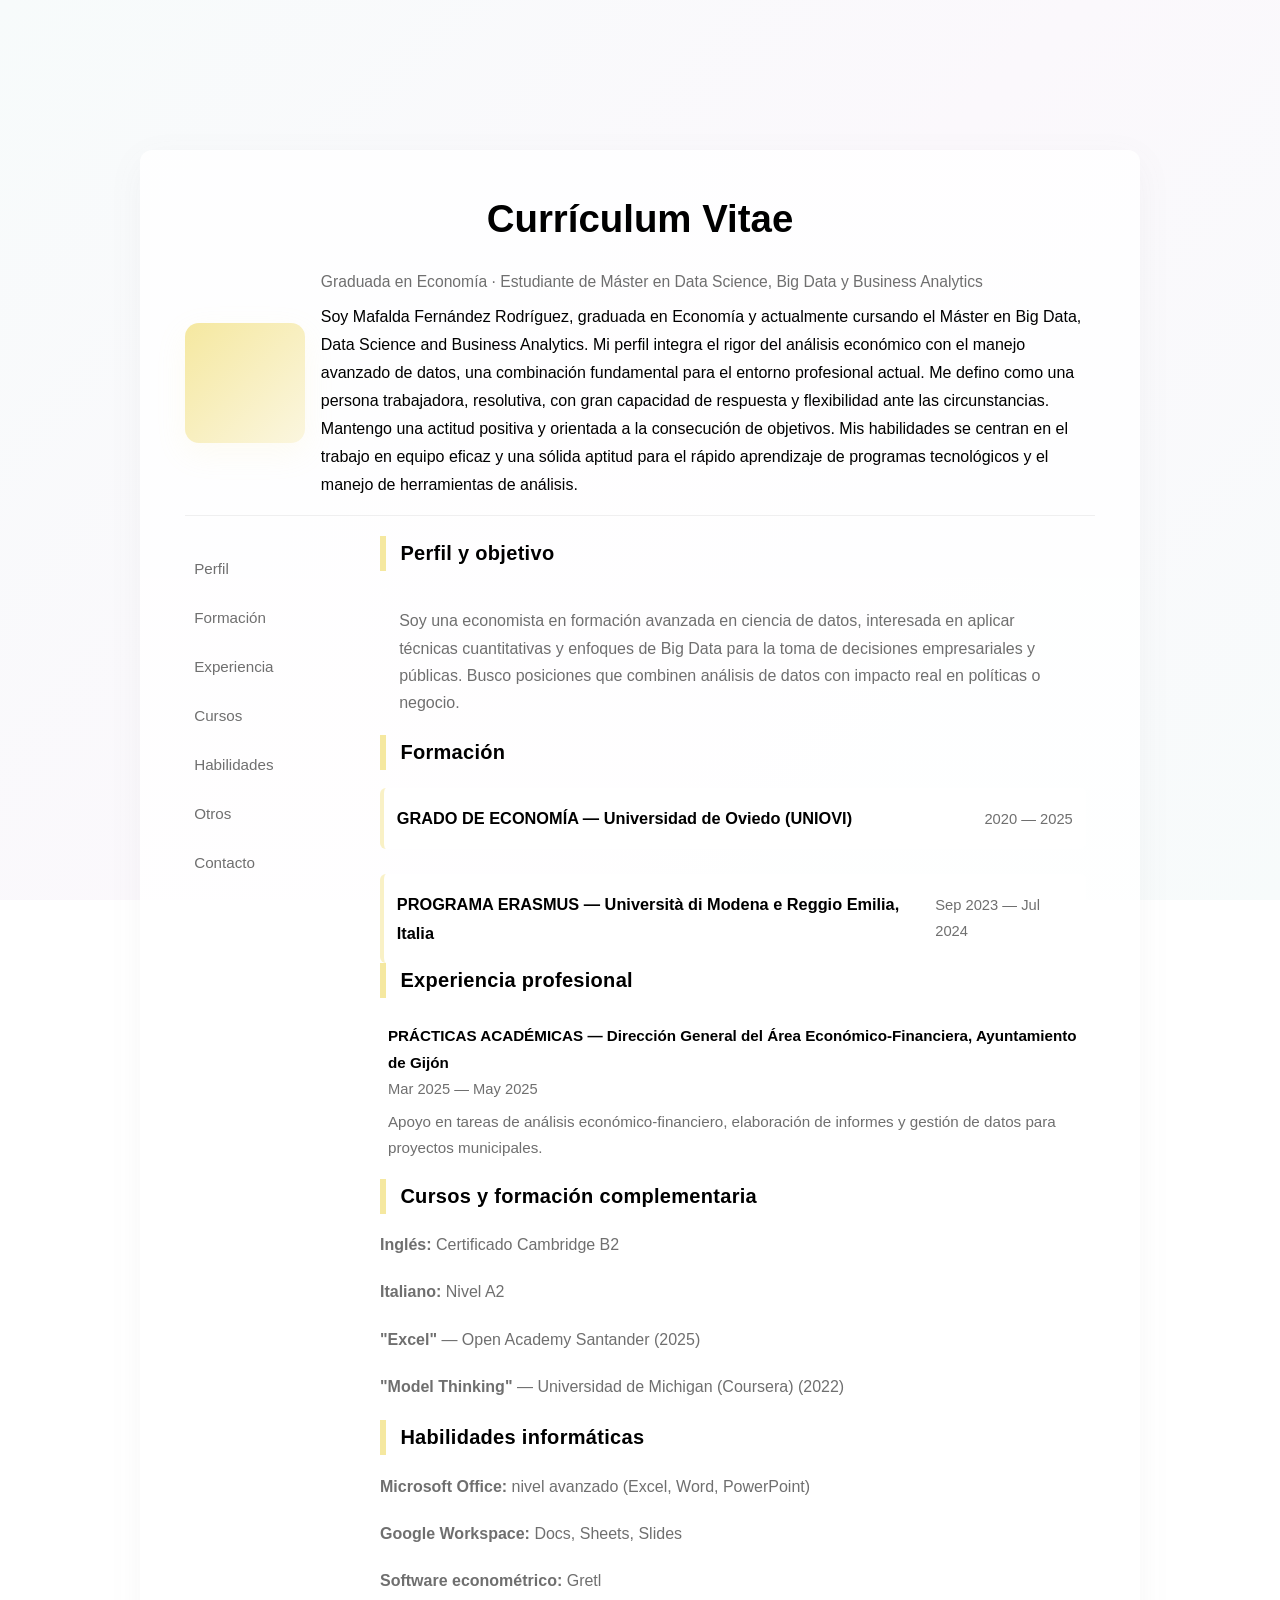
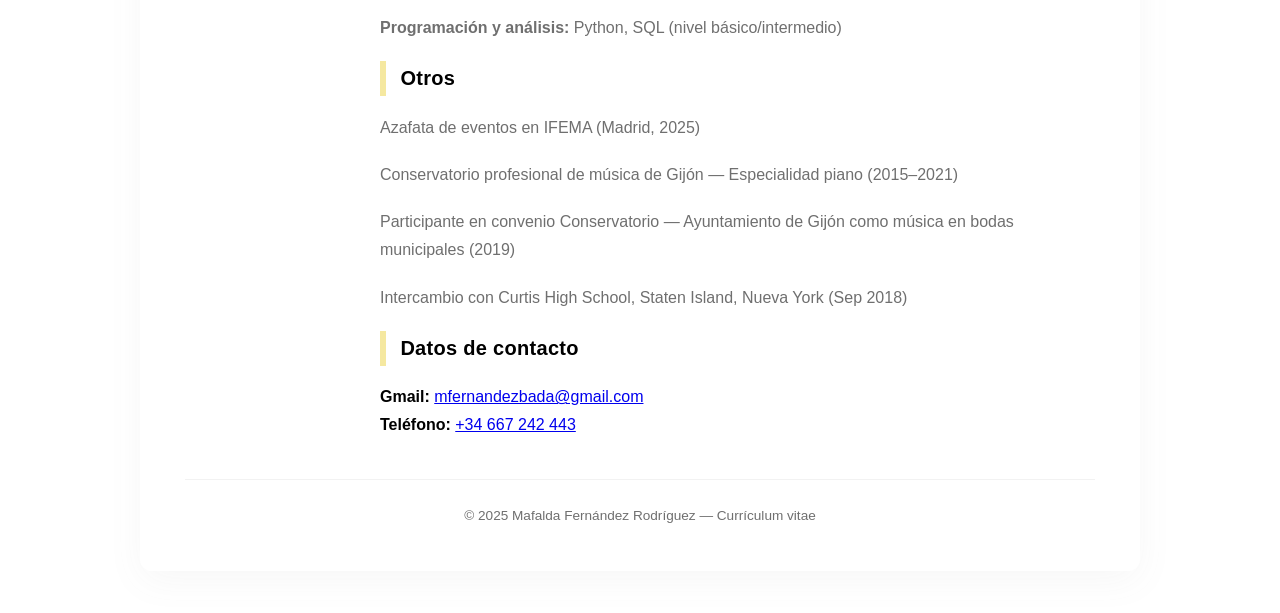
==== commit d8998e21: "Elimina la línea de contacto en el currículum de Mafalda Fernández Rodríguez para mejorar la present" ====
--- a/index.html
+++ b/index.html
@@ -15,7 +15,6 @@
                 <div class="profile-info">
                     <p class="title">Graduada en Economía · Estudiante de Máster en Data Science, Big Data y Business Analytics</p>
                     <p class="intro">Soy Mafalda Fernández Rodríguez, graduada en Economía y actualmente cursando el Máster en Big Data, Data Science and Business Analytics. Mi perfil integra el rigor del análisis económico con el manejo avanzado de datos, una combinación fundamental para el entorno profesional actual. Me defino como una persona trabajadora, resolutiva, con gran capacidad de respuesta y flexibilidad ante las circunstancias. Mantengo una actitud positiva y orientada a la consecución de objetivos. Mis habilidades se centran en el trabajo en equipo eficaz y una sólida aptitud para el rápido aprendizaje de programas tecnológicos y el manejo de herramientas de análisis.</p>
-                    <p class="contact">Contacto: disponible bajo petición</p>
                 </div>
         
             </div>
